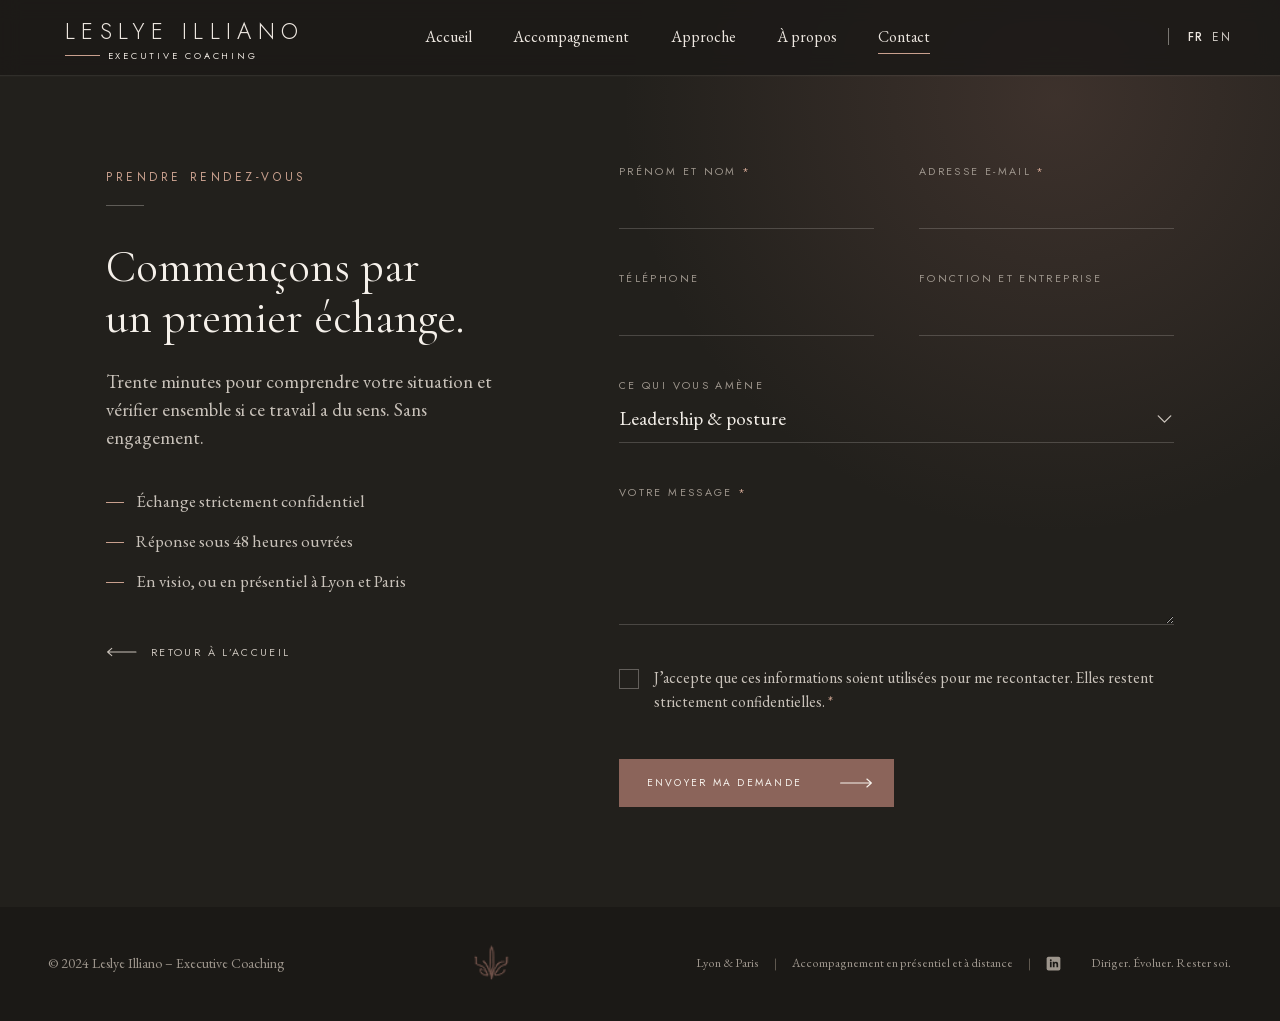
==== rendez-vous.html @ aacfaa73 "Formulaire déplacé sur une page dédiée en version sombre Co-Authored-By: Claude Opus 5 <noreply@anth" ====
<!DOCTYPE html>
<html lang="fr">
<head>
<meta charset="utf-8">
<meta name="viewport" content="width=device-width, initial-scale=1">
<title>Prendre rendez-vous – Leslye Illiano</title>
<meta name="description" content="Un premier échange de trente minutes pour comprendre votre situation et vérifier ensemble si ce travail a du sens. Sans engagement.">
<link rel="stylesheet" href="fonts.css?v=11">
<link rel="stylesheet" href="style.css?v=11">
</head>
<body class="page-rdv">

<header class="header scrolled" id="header">
  <a class="logo" href="index.html">
    <span class="logo-name">LESLYE ILLIANO</span>
    <span class="logo-sub"><i></i>EXECUTIVE COACHING</span>
  </a>
  <nav class="nav">
    <a href="index.html#accueil">Accueil</a>
    <a href="index.html#accompagnement">Accompagnement</a>
    <a href="index.html#approche">Approche</a>
    <a href="index.html#apropos">À propos</a>
    <a href="rendez-vous.html" class="active">Contact</a>
  </nav>
  <div class="lang"><span class="bar"></span><a href="#" class="on">FR</a><a href="#">EN</a></div>
</header>

<main class="rdv-page">
  <span class="rdv-glow" aria-hidden="true"></span>
  <div class="inner">

    <aside class="rdv-aside">
      <p class="section-label reveal" style="--d:.1s">PRENDRE RENDEZ-VOUS</p>
      <span class="rule rule-light reveal line" style="--d:.25s"></span>
      <h1 class="reveal" style="--d:.35s">Commençons par<br> un premier échange.</h1>
      <p class="rdv-intro reveal" style="--d:.45s">Trente minutes pour comprendre votre situation et vérifier ensemble si ce travail a du sens. Sans engagement.</p>
      <ul class="rdv-points reveal" style="--d:.55s">
        <li>Échange strictement confidentiel</li>
        <li>Réponse sous 48 heures ouvrées</li>
        <li>En visio, ou en présentiel à Lyon et Paris</li>
      </ul>
      <a class="rdv-back reveal" style="--d:.65s" href="index.html">
        <svg class="arrow arrow-back" viewBox="0 0 26 8"><path d="M26 4H1.5M5 .8 1.4 4 5 7.2"/></svg>
        Retour à l’accueil
      </a>
    </aside>

      <form class="rdv-form reveal" style="--d:.4s" novalidate>
            <div class="field-row">
              <p class="field">
                <label for="f-nom">Prénom et nom <i>*</i></label>
                <input id="f-nom" name="nom" type="text" autocomplete="name" required>
                <span class="field-error" aria-live="polite"></span>
              </p>
              <p class="field">
                <label for="f-email">Adresse e-mail <i>*</i></label>
                <input id="f-email" name="email" type="email" autocomplete="email" required>
                <span class="field-error" aria-live="polite"></span>
              </p>
            </div>

            <div class="field-row">
              <p class="field">
                <label for="f-tel">Téléphone</label>
                <input id="f-tel" name="telephone" type="tel" autocomplete="tel">
                <span class="field-error" aria-live="polite"></span>
              </p>
              <p class="field">
                <label for="f-fonction">Fonction et entreprise</label>
                <input id="f-fonction" name="fonction" type="text" autocomplete="organization-title">
                <span class="field-error" aria-live="polite"></span>
              </p>
            </div>

            <p class="field">
              <label for="f-sujet">Ce qui vous amène</label>
              <span class="select-wrap">
                <select id="f-sujet" name="sujet">
                  <option value="Leadership &amp; posture">Leadership &amp; posture</option>
                  <option value="Transitions &amp; évolution">Transitions &amp; évolution</option>
                  <option value="Décision &amp; complexité">Décision &amp; complexité</option>
                  <option value="Relations &amp; management">Relations &amp; management</option>
                  <option value="Autre sujet">Autre sujet</option>
                </select>
                <svg class="caret" viewBox="0 0 12 8" aria-hidden="true"><path d="M1 1.5 6 6.5l5-5"/></svg>
              </span>
              <span class="field-error" aria-live="polite"></span>
            </p>

            <p class="field">
              <label for="f-message">Votre message <i>*</i></label>
              <textarea id="f-message" name="message" rows="4" required></textarea>
              <span class="field-error" aria-live="polite"></span>
            </p>

            <p class="field field-consent">
              <input id="f-consent" name="consent" type="checkbox" required>
              <label for="f-consent"><span class="box"><svg viewBox="0 0 12 10" aria-hidden="true"><path d="M1 5.2 4.3 8.6 11 1.6"/></svg></span><span class="txt">J’accepte que ces informations soient utilisées pour me recontacter. Elles restent strictement confidentielles. <i>*</i></span></label>
              <span class="field-error" aria-live="polite"></span>
            </p>

            <p class="field-hp" aria-hidden="true"><label>Ne pas remplir<input type="text" name="societe_web" tabindex="-1" autocomplete="off"></label></p>

            <div class="rdv-actions">
              <button type="submit" class="btn">ENVOYER MA DEMANDE
                <svg class="arrow" viewBox="0 0 26 8"><path d="M0 4h24.5M21 .8 24.6 4 21 7.2"/></svg>
              </button>
              <p class="form-status" role="status" aria-live="polite"></p>
            </div>
          </form>

  </div>
</main>

<footer class="footer">
  <div class="inner">
    <p class="copy">© 2024 Leslye Illiano – Executive Coaching</p>
    <img class="lotus" src="assets/lotus.png" alt="">
    <p class="meta">
      <span>Lyon &amp; Paris</span><span class="sep">|</span>
      <span>Accompagnement en présentiel et à distance</span><span class="sep">|</span>
      <a href="#" class="linkedin" aria-label="LinkedIn"><svg viewBox="0 0 24 24"><rect x="1" y="1" width="22" height="22" rx="3"/><path class="in" d="M6.3 9.2h2.7v8.6H6.3zM7.65 5.2a1.55 1.55 0 1 1 0 3.1 1.55 1.55 0 0 1 0-3.1zM10.7 9.2h2.6v1.2c.4-.7 1.3-1.4 2.7-1.4 2.9 0 3.4 1.9 3.4 4.3v4.5h-2.7v-4c0-1 0-2.2-1.4-2.2s-1.6 1-1.6 2.1v4.1h-2.7z"/></svg></a>
      <span>Diriger. Évoluer. Rester soi.</span>
    </p>
  </div>
</footer>

<script src="script.js?v=11"></script>
</body>
</html>
---- fonts.css ----
@font-face { font-family: 'Cormorant Garamond'; font-style: italic; font-weight: 400; font-display: swap; src: url('assets/fonts/CormorantGaramond-400i.woff2') format('woff2'); }
@font-face { font-family: 'Cormorant Garamond'; font-style: normal; font-weight: 400; font-display: swap; src: url('assets/fonts/CormorantGaramond-400.woff2') format('woff2'); }
@font-face { font-family: 'Cormorant Garamond'; font-style: normal; font-weight: 500; font-display: swap; src: url('assets/fonts/CormorantGaramond-500.woff2') format('woff2'); }
@font-face { font-family: 'EB Garamond'; font-style: italic; font-weight: 400; font-display: swap; src: url('assets/fonts/EBGaramond-400i.woff2') format('woff2'); }
@font-face { font-family: 'EB Garamond'; font-style: normal; font-weight: 400; font-display: swap; src: url('assets/fonts/EBGaramond-400.woff2') format('woff2'); }
@font-face { font-family: 'Jost'; font-style: normal; font-weight: 300; font-display: swap; src: url('assets/fonts/Jost-300.woff2') format('woff2'); }
@font-face { font-family: 'Jost'; font-style: normal; font-weight: 400; font-display: swap; src: url('assets/fonts/Jost-400.woff2') format('woff2'); }
@font-face { font-family: 'Jost'; font-style: normal; font-weight: 500; font-display: swap; src: url('assets/fonts/Jost-500.woff2') format('woff2'); }
---- style.css ----
/* ------------------------------------------------------------------
   Leslye Illiano – Executive Coaching
   Calibrage : maquette 1024 px de large → 1rem = 10 px à 1024 px.
   Mise en page fluide : les blocs se placent en flux, le texte peut
   se réorganiser si nécessaire.
   ------------------------------------------------------------------ */
:root {
  --ink: #2b2520;
  --ink-soft: #3d3733;
  --rose: #8b645a;
  --rose-text: #89655c;
  --cream: #f3eee9;
  --bg-hauteur: #f3efea;
  --bg-offres: #eee6e0;
  --bg-dark: #22201c;
  --bg-contact: #eee8e5;
  --bg-footer: #f3eee9;
  --serif: "EB Garamond", "Cormorant Garamond", Georgia, serif;
  --display: "Cormorant Garamond", "EB Garamond", Georgia, serif;
  --sans: "Jost", "Futura", "Helvetica Neue", Arial, sans-serif;
  --ease: cubic-bezier(.2, .65, .2, 1);
  --section-h: min(100vh, 62vw);   /* hauteur "expérience" d'une section, sans vide excessif */
}

html { font-size: calc(100vw / 102.4); -webkit-text-size-adjust: 100%; scroll-behavior: smooth; }
* { box-sizing: border-box; margin: 0; padding: 0; }
body { font-family: var(--serif); color: var(--ink); background: var(--cream); -webkit-font-smoothing: antialiased; overflow-x: hidden; }
a { color: inherit; text-decoration: none; }
img { display: block; max-width: 100%; }

section, footer { position: relative; width: 100%; overflow: hidden; }
section { min-height: var(--section-h); display: flex; align-items: center; scroll-margin-top: 6rem; }
.inner { position: relative; width: 100%; }

/* ==================== apparition au scroll ==================== */
.reveal { opacity: 0; transform: translateY(2.4rem); transition: opacity 1.2s var(--ease) var(--d, 0s), transform 1.2s var(--ease) var(--d, 0s); will-change: opacity, transform; }
.reveal.in { opacity: 1; transform: none; }
.reveal.line { transform: scaleX(0); transform-origin: left center; }
.reveal.line-v { transform: scaleY(0); transform-origin: center top; }
.reveal.line.in, .reveal.line-v.in { transform: none; }
.photo-reveal img { transform: scale(1.08); transition: transform 2.2s var(--ease); }
.photo-reveal.in img { transform: scale(1); }
[data-parallax] { will-change: transform; }

/* ==================== éléments communs ==================== */
.rule { display: block; height: 0.1rem; width: 3rem; }
.rule-rose { background: var(--rose); }
.rule-dark { background: var(--ink); }
.rule-light { background: #d8d2cb; }
.rule-num { background: var(--rose); width: 1.5rem; }

.arrow { width: 2.6rem; height: 0.8rem; fill: none; stroke: currentColor; stroke-width: 0.9; stroke-linecap: round; stroke-linejoin: round; overflow: visible; transition: transform .4s var(--ease); flex: none; }

.btn {
  display: inline-flex; align-items: center; justify-content: space-between; gap: 2rem;
  background: var(--rose); color: #f4efe9;
  font-family: var(--sans); font-weight: 400; font-size: 0.82rem; letter-spacing: 0.22em; line-height: 1.2;
  padding: 0 1.6rem 0 2.2rem; height: 3.6rem; white-space: nowrap;
  transition: background .3s, opacity 1.2s var(--ease) var(--d, 0s), transform 1.2s var(--ease) var(--d, 0s);
}
.btn:hover { background: #7a564d; }
.btn:hover .arrow { transform: translateX(0.4rem); }
.btn .arrow { width: 2.7rem; }

.caps-title { font-family: var(--sans); font-weight: 400; font-size: 1.32rem; letter-spacing: 0.23em; line-height: 2.1rem; color: var(--ink); }
.section-label { font-family: var(--sans); font-weight: 400; letter-spacing: 0.3em; color: var(--ink); }

/* ==================== HEADER (fixe) ==================== */
.header { position: fixed; top: 0; left: 0; right: 0; height: 6rem; z-index: 100; transition: background-color .5s var(--ease), box-shadow .5s var(--ease); }
.header.scrolled { background-color: rgba(243, 238, 233, .94); -webkit-backdrop-filter: blur(10px); backdrop-filter: blur(10px); box-shadow: 0 0.1rem 0 rgba(43, 37, 32, .06); }
.logo { position: absolute; left: 5.2rem; top: 1.6rem; font-family: var(--sans); color: var(--ink); }
.logo-name { display: block; font-weight: 300; font-size: 1.8rem; letter-spacing: 0.28em; line-height: 1.8rem; white-space: nowrap; }
.logo-sub { display: flex; align-items: center; margin-top: 0.5rem; font-size: 0.74rem; letter-spacing: 0.3em; font-weight: 400; color: var(--ink); white-space: nowrap; }
.logo-sub i { display: inline-block; width: 2.8rem; height: 0.1rem; background: var(--rose); margin-right: 0.6rem; }
.nav { position: absolute; left: 34rem; top: 2.15rem; display: flex; gap: 3.3rem; font-size: 1.25rem; line-height: 1.6rem; color: var(--ink); }
.nav a { position: relative; white-space: nowrap; transition: color .3s; }
.nav a::after { content: ""; position: absolute; left: 0; right: 0; bottom: -0.55rem; height: 0.1rem; background: var(--rose); transform: scaleX(0); transform-origin: left center; transition: transform .45s var(--ease); }
.nav a.active::after, .nav a:hover::after { transform: scaleX(1); }
.nav a:hover { color: var(--rose); }
.lang { position: absolute; right: 3.9rem; top: 2.2rem; display: flex; align-items: center; font-family: var(--sans); font-size: 0.95rem; letter-spacing: 0.12em; color: var(--ink); }
.lang .bar { width: 0.1rem; height: 1.4rem; background: var(--ink); margin-right: 1.5rem; }
.lang a { margin-left: 0.7rem; opacity: 0.85; }
.lang a.on { margin-left: 0; font-weight: 500; opacity: 1; }

/* ==================== HERO ==================== */
.hero { height: clamp(51.3rem, 100vh, 62vw); background: #efeae6; display: block; }
.hero-bg { position: absolute; inset: 0; background: #efeae6 url("assets/hero.jpg") center bottom / 100% auto no-repeat; }
.hero .inner { position: absolute; left: 0; right: 0; bottom: 0; height: 51.3rem; }

.hero-left { position: absolute; left: 8.5rem; top: 12.7rem; width: 40rem; }
.hero-tags { font-family: var(--sans); font-weight: 400; font-size: 0.92rem; letter-spacing: 0.24em; color: var(--rose-text); white-space: nowrap; }
.hero-title { margin: 1.4rem 0 0 -0.3rem; font-family: var(--display); font-weight: 400; font-size: 6.4rem; line-height: 5.6rem; color: #1e1a17; }
.hero-title span { display: block; }
.hero-title span.rose { color: var(--rose-text); }
.hero-title em { font-style: italic; font-weight: 400; }
.hero-left .rule-rose { margin-top: 2.6rem; }
.hero-text { margin-top: 1.7rem; font-size: 1.68rem; line-height: 2.1rem; color: var(--ink-soft); max-width: 38rem; }

.vline { position: absolute; width: 0.1rem; background: rgba(255,255,255,.75); }
.vline-2 { left: 91.5rem; top: 8.5rem; height: 15.8rem; }
.hero-right { position: absolute; left: 87rem; top: 11.8rem; font-family: var(--sans); font-weight: 400; font-size: 0.88rem; letter-spacing: 0.22em; line-height: 1.86rem; color: #f3eee9; white-space: nowrap; }
.signature { position: absolute; left: 86.8rem; top: 40.5rem; width: 13.2rem; text-align: center; }
.signature img { width: 13.2rem; height: auto; }
.signature span { display: block; margin-top: 0.4rem; font-family: var(--sans); font-size: 0.72rem; letter-spacing: 0.28em; color: #2b2520; white-space: nowrap; }

/* ==================== HAUTEUR ==================== */
.hauteur { background: var(--bg-hauteur); }
.hauteur-photo { position: absolute; left: 0; top: 0; bottom: 0; width: 39.4rem; overflow: hidden; }
.hauteur-photo img { position: absolute; left: 0; top: -8%; width: 100%; height: 116%; object-fit: cover; }
.hauteur .inner { display: flex; align-items: flex-start; padding: 3.7rem 2.6rem 3.7rem 43.2rem; gap: 2rem; }
.hauteur-body { flex: 1 1 auto; max-width: 38.5rem; }
.hauteur-body .rule-dark { margin: 1.3rem 0 1.9rem; }
.hauteur-body p { font-size: 1.4rem; line-height: 1.75rem; color: var(--ink-soft); }
.hauteur-body p.last { margin-top: 1.6rem; }
.quote { position: relative; flex: 0 0 auto; margin-top: 3.6rem; padding: 0.6rem 0 0.4rem 3rem; border-left: 0.1rem solid #cfc6bd; }
.quote .qmark { display: block; font-family: var(--display); font-size: 3rem; line-height: 1; height: 1.6rem; color: var(--ink); }
.quote p { margin-top: 0.8rem; font-family: var(--display); font-style: italic; font-weight: 400; font-size: 2.05rem; line-height: 2.43rem; color: #1e1a17; }

/* ==================== OFFRES ==================== */
.offres { background: var(--bg-offres); }
.offres .inner { padding: 2.3rem 4rem 2.6rem 6rem; }
.offres .section-label { font-size: 1.19rem; }
.cols { display: grid; grid-template-columns: repeat(4, 1fr); column-gap: 3.4rem; margin-top: 2.4rem; }
.col { position: relative; padding: 1.2rem 0 0; }
.col + .col::before { content: ""; position: absolute; left: -1.7rem; top: 1.2rem; bottom: 0.2rem; width: 0.1rem; background: rgba(60,40,30,.10); transition: opacity .5s var(--ease); }
/* fond animé au survol : un calque qui déborde légèrement de la carte */
.col::after { content: ""; position: absolute; inset: -0.6rem -1.4rem -1.4rem -1.4rem; background: var(--rose); border-radius: 0.2rem; opacity: 0; transform: scaleY(.92); transform-origin: center top; transition: opacity .55s var(--ease), transform .55s var(--ease); z-index: 0; pointer-events: none; }
.col > * { position: relative; z-index: 1; transition: color .5s var(--ease), background-color .5s var(--ease); }
.col:hover::after, .col:focus-within::after { opacity: 1; transform: scaleY(1); }
.col:hover + .col::before, .col:hover::before { opacity: 0; }
.col:hover .num, .col:hover h3, .col:hover p { color: #f6f0ea; }
.col:hover .rule-num { background: rgba(246,240,234,.7); }
.num { display: block; font-family: var(--display); font-weight: 400; font-size: 2.6rem; line-height: 2.6rem; letter-spacing: 0.04em; color: var(--rose-text); font-variant-numeric: lining-nums; }
.col .rule-num { margin: 0.9rem 0 1.9rem; }
.col h3 { font-family: var(--sans); font-weight: 400; font-size: 1.2rem; letter-spacing: 0.22em; line-height: 1.9rem; color: var(--ink); }
.col p { margin-top: 1.3rem; padding-bottom: 0.4rem; font-size: 1.48rem; line-height: 1.7rem; color: var(--ink-soft); }

/* ==================== CONVICTION ==================== */
.conviction { background: var(--bg-dark); color: var(--cream); }
.conviction-photo { position: absolute; left: 43rem; top: 0; bottom: 0; right: 0; overflow: hidden; }
.conviction-photo img { position: absolute; left: 0; top: -8%; width: 100%; height: 116%; object-fit: cover; object-position: left center; }
.conviction-photo::after { content: ""; position: absolute; inset: 0 auto 0 0; width: 12rem; background: linear-gradient(90deg, var(--bg-dark) 0%, rgba(34,32,28,0) 100%); }
.conviction .inner { padding: 2.6rem 0 2.6rem 6rem; }
.conviction-body { max-width: 40rem; }
.conviction .section-label { font-size: 0.95rem; letter-spacing: 0.3em; color: #e6e0d9; }
.conviction .rule-light { margin: 1.6rem 0 2.5rem; }
.conviction h2 { font-family: var(--display); font-weight: 400; font-size: 3.1rem; line-height: 3.7rem; color: #f3eee9; }
.conviction .text { margin-top: 1.4rem; font-size: 1.58rem; line-height: 2.05rem; color: #ddd7d0; }
.conviction .rule-bottom { margin: 2.2rem 0 1.8rem; }
.conviction .claim { margin-left: 6.2rem; font-family: var(--sans); font-size: 0.88rem; letter-spacing: 0.27em; color: #e6e0d9; white-space: nowrap; }

/* ==================== CONTACT ==================== */
.contact { background: var(--bg-contact); min-height: min(45vh, 30vw); }
.contact .inner { display: flex; align-items: flex-start; gap: 2.4rem; padding: 3rem 3.9rem 3rem 8.5rem; }
.contact-left { flex: 0 0 auto; }
.contact-left .rule-dark { margin-top: 2.4rem; }
.contact-text { flex: 1 1 auto; margin-top: 0.2rem; font-size: 1.33rem; line-height: 2rem; color: var(--ink-soft); }
.btn-contact { flex: 0 0 auto; margin-top: 0.6rem; min-width: 20.7rem; height: 3.8rem; }

/* ==================== FOOTER ==================== */
.footer { background: var(--bg-footer); }
.footer .inner { display: flex; align-items: center; justify-content: space-between; gap: 3rem; padding: 2.5rem 3.9rem 2.6rem 3.8rem; }
.copy { font-size: 1.13rem; color: #4f4a45; white-space: nowrap; }
.lotus { width: 4.4rem; height: auto; margin-top: -1.2rem; }
.meta { display: flex; align-items: center; font-size: 0.98rem; color: #4f4a45; white-space: nowrap; }
.meta .sep { margin: 0 1.2rem; color: #8a837c; }
.linkedin { display: inline-flex; margin-right: 2.4rem; }
.linkedin svg { width: 1.2rem; height: 1.2rem; fill: #4f4a45; }
.linkedin svg .in { fill: var(--bg-footer); }

/* ==================== MOBILE (< 760 px) ==================== */
@media (max-width: 760px) {
  html { font-size: 10px; }
  section { min-height: 0; display: block; }
  .header { height: 5.6rem; background-color: rgba(243,238,233,.94); }
  .logo { left: 2rem; top: 1.4rem; }
  .nav, .lang { display: none; }
  .hero { height: auto; padding: 0; display: flex; flex-direction: column-reverse; align-items: stretch; }
  .hero-bg { position: relative; inset: auto; height: 105vw; background-size: auto 150%; background-position: 62% 100%; }
  .hero .inner { position: relative; height: auto; padding: 8rem 2.4rem 3.6rem; }
  .hero-left { position: relative; left: 0; top: 0; width: auto; }
  .hero-tags { white-space: normal; }
  .hero-title { font-size: 4.6rem; line-height: 4.4rem; }
  .hero-text { font-size: 1.6rem; line-height: 2.2rem; }
  .hero-text br, .hauteur-body p br, .conviction .text br, .contact-text br, .col p br { display: none; }
  .vline, .hero-right, .signature { display: none; }
  .hauteur-photo { position: relative; width: 100%; height: 26rem; }
  .hauteur .inner { flex-direction: column; padding: 3.2rem 2.4rem 4rem; }
  .hauteur-body { max-width: none; }
  .quote { margin-top: 1rem; }
  .offres .inner { padding: 4rem 2.4rem; }
  .cols { grid-template-columns: 1fr; row-gap: 3rem; }
  .col + .col::before { display: none; }
  .col::after { inset: -1.2rem -1.6rem -1.6rem -1.6rem; }
  .conviction-photo { position: relative; left: 0; height: 26rem; }
  .conviction-photo::after { display: none; }
  .conviction .inner { padding: 3.2rem 2.4rem 4rem; }
  .conviction-body { max-width: none; }
  .conviction h2 { font-size: 3rem; line-height: 3.5rem; }
  .conviction .claim { margin-left: 0; white-space: normal; }
  .contact .inner { flex-direction: column; gap: 2rem; padding: 4rem 2.4rem; }
  .btn-contact { min-width: 0; height: 4rem; }
  .footer .inner { flex-direction: column; text-align: center; gap: 1.6rem; padding: 2.4rem; }
  .lotus { margin: 0; }
  .meta { flex-wrap: wrap; justify-content: center; white-space: normal; }
}

/* ==================== mode calibrage (dev, ?calib) ==================== */
.calib section { min-height: 0; }
.calib .hero { height: 51.3rem; }
.calib .contact { min-height: 0; }

/* ==================================================================
   PAGE RENDEZ-VOUS (rendez-vous.html) — version sombre
   ================================================================== */
.page-rdv {
  --ink: #ece6df;
  --ink-soft: #c9c2ba;
  --rose-clair: #c9a08e;
  background: var(--bg-dark);
  color: var(--ink);
}

/* --- en-tête sur fond sombre --- */
.page-rdv .header,
.page-rdv .header.scrolled { background-color: rgba(28,26,23,.88); box-shadow: 0 0.1rem 0 rgba(236,230,223,.07); }
.page-rdv .logo, .page-rdv .nav, .page-rdv .lang { color: var(--ink); }
.page-rdv .logo-sub i { background: var(--rose-clair); }
.page-rdv .nav a::after { background: var(--rose-clair); }
.page-rdv .nav a:hover { color: var(--rose-clair); }
.page-rdv .lang .bar { background: rgba(236,230,223,.45); }

/* --- corps de la page --- */
.rdv-page { position: relative; min-height: 100vh; padding: 13rem 8.5rem 8rem; overflow: hidden; }
.rdv-glow { position: absolute; top: -28rem; right: -18rem; width: 72rem; height: 72rem; border-radius: 50%; background: radial-gradient(circle, rgba(139,100,90,.26) 0%, rgba(139,100,90,0) 68%); pointer-events: none; }
.rdv-page .inner { display: flex; align-items: flex-start; gap: 8rem; }

/* --- colonne de gauche --- */
.rdv-aside { flex: 0 0 33rem; padding-top: 0.4rem; }
.rdv-aside .section-label { display: block; font-size: 0.95rem; color: var(--rose-clair); }
.rdv-aside .rule-light { background: rgba(236,230,223,.3); margin: 1.6rem 0 2.8rem; }
.rdv-aside h1 { font-family: var(--display); font-weight: 400; font-size: 3.6rem; line-height: 4.1rem; color: #f5f0ea; }
.rdv-intro { margin-top: 2rem; font-size: 1.5rem; line-height: 2.25rem; color: var(--ink-soft); }
.rdv-points { list-style: none; margin-top: 3rem; }
.rdv-points li { position: relative; padding-left: 2.4rem; font-size: 1.36rem; line-height: 1.9rem; color: var(--ink-soft); }
.rdv-points li + li { margin-top: 1.3rem; }
.rdv-points li::before { content: ""; position: absolute; left: 0; top: 0.95rem; width: 1.4rem; height: 0.1rem; background: var(--rose-clair); }
.rdv-back { display: inline-flex; align-items: center; gap: 1.2rem; margin-top: 4rem; font-family: var(--sans); font-size: 0.86rem; letter-spacing: 0.22em; text-transform: uppercase; color: var(--ink-soft); transition: color .35s var(--ease); }
.rdv-back:hover { color: var(--rose-clair); }
.rdv-back .arrow-back { width: 2.4rem; }
.rdv-back:hover .arrow-back { transform: translateX(-0.4rem); }

/* --- formulaire --- */
.rdv-form { flex: 1 1 auto; min-width: 0; }
.field-row { display: grid; grid-template-columns: 1fr 1fr; gap: 0 3.6rem; }
.field { position: relative; margin-bottom: 3.3rem; }
.field label { display: block; font-family: var(--sans); font-weight: 400; font-size: 0.86rem; letter-spacing: 0.22em; text-transform: uppercase; color: #9d958c; transition: color .4s var(--ease); }
.field label i { font-style: normal; color: var(--rose-clair); }

.field input[type="text"], .field input[type="email"], .field input[type="tel"], .field select, .field textarea {
  display: block; width: 100%; margin-top: 1rem; padding: 0 0 0.9rem;
  font-family: var(--serif); font-size: 1.55rem; line-height: 2rem; color: #f2ede7;
  background: transparent; border: 0; border-bottom: 0.1rem solid rgba(236,230,223,.2);
  border-radius: 0; -webkit-appearance: none; appearance: none;
  transition: border-color .45s var(--ease);
}
.field textarea { resize: vertical; min-height: 7rem; }
.field input:focus, .field select:focus, .field textarea:focus { outline: none; border-bottom-color: rgba(236,230,223,.34); }
.field select option { background: #22201c; color: #f2ede7; }

/* trait qui se déploie au focus */
.field::after { content: ""; position: absolute; left: 0; right: 0; bottom: 0; height: 0.1rem; background: var(--rose-clair); transform: scaleX(0); transform-origin: left center; transition: transform .5s var(--ease); }
.field:focus-within::after { transform: scaleX(1); }
.field:focus-within label { color: var(--rose-clair); }

/* menu déroulant */
.select-wrap { position: relative; display: block; }
.select-wrap select { cursor: pointer; padding-right: 3rem; }
.select-wrap .caret { position: absolute; right: 0.2rem; bottom: 1.5rem; width: 1.2rem; height: 0.8rem; fill: none; stroke: #c9c2ba; stroke-width: 1.1; stroke-linecap: round; stroke-linejoin: round; pointer-events: none; transition: stroke .4s var(--ease); }
.select-wrap:focus-within .caret { stroke: var(--rose-clair); }

/* case à cocher */
.field-consent { display: flex; align-items: flex-start; margin-top: 0.8rem; }
.field-consent::after { display: none; }
.field-consent input { position: absolute; opacity: 0; width: 1.6rem; height: 1.6rem; margin: 0; cursor: pointer; }
.field-consent label { display: flex; align-items: flex-start; gap: 1.2rem; max-width: 46rem; font-family: var(--serif); font-size: 1.25rem; line-height: 1.9rem; letter-spacing: 0; text-transform: none; color: var(--ink-soft); cursor: pointer; }
.field-consent .box { flex: none; position: relative; width: 1.6rem; height: 1.6rem; margin-top: 0.2rem; border: 0.1rem solid rgba(236,230,223,.32); transition: background-color .35s var(--ease), border-color .35s var(--ease); }
.field-consent .box svg { position: absolute; inset: 0; margin: auto; width: 1rem; height: 0.85rem; fill: none; stroke: #22201c; stroke-width: 1.8; stroke-linecap: round; stroke-linejoin: round; stroke-dasharray: 16; stroke-dashoffset: 16; transition: stroke-dashoffset .4s var(--ease); }
.field-consent input:checked + label .box { background: var(--rose-clair); border-color: var(--rose-clair); }
.field-consent input:checked + label .box svg { stroke-dashoffset: 0; }
.field-consent input:focus-visible + label .box { box-shadow: 0 0 0 0.3rem rgba(201,160,142,.22); }

/* erreurs */
.field-error { position: absolute; left: 0; top: 100%; display: block; margin-top: 0.7rem; font-family: var(--sans); font-size: 0.92rem; letter-spacing: 0.06em; color: #d9927f; opacity: 0; transform: translateY(-0.3rem); transition: opacity .35s var(--ease), transform .35s var(--ease); }
.field.invalid .field-error { opacity: 1; transform: none; }
.field.invalid input, .field.invalid textarea, .field.invalid select { border-bottom-color: #d9927f; }
.field.invalid .box { border-color: #d9927f; }

/* pot de miel anti-spam */
.field-hp { position: absolute; left: -9999px; width: 1px; height: 1px; overflow: hidden; }

/* envoi */
.rdv-actions { display: flex; align-items: center; gap: 2.4rem; margin-top: 3.6rem; flex-wrap: wrap; }
.rdv-form .btn { border: 0; cursor: pointer; font-family: var(--sans); min-width: 22rem; height: 3.9rem; background: var(--rose); color: #f7f2ec; }
.rdv-form .btn:hover { background: var(--rose-clair); color: #22201c; }
.rdv-form .btn[disabled] { opacity: .5; cursor: default; }
.form-status { font-size: 1.28rem; line-height: 1.8rem; color: var(--ink-soft); opacity: 0; transform: translateY(0.4rem); transition: opacity .45s var(--ease), transform .45s var(--ease); }
.form-status.show { opacity: 1; transform: none; }
.form-status.error { color: #d9927f; }

/* pied de page sombre */
.page-rdv .footer { background: #1b1916; }
.page-rdv .copy, .page-rdv .meta { color: #9d958c; }
.page-rdv .meta .sep { color: #5f584f; }
.page-rdv .linkedin svg { fill: #9d958c; }
.page-rdv .linkedin svg .in { fill: #1b1916; }
.page-rdv .lotus { opacity: .75; }

@media (max-width: 1100px) {
  .rdv-page { padding: 11rem 5rem 6rem; }
  .rdv-page .inner { gap: 4.6rem; }
  .rdv-aside { flex-basis: 28rem; }
}
@media (max-width: 760px) {
  .rdv-page { padding: 9rem 2.4rem 5rem; }
  .rdv-page .inner { flex-direction: column; gap: 4rem; }
  .rdv-aside { flex: none; width: 100%; }
  .rdv-aside h1 { font-size: 3rem; line-height: 3.5rem; }
  .rdv-aside h1 br, .rdv-intro br { display: none; }
  .rdv-back { margin-top: 3rem; }
  .rdv-glow { top: -30rem; right: -30rem; }
  .field-row { grid-template-columns: 1fr; gap: 0; }
  .rdv-form .btn { width: 100%; min-width: 0; height: 4.4rem; }
  .rdv-actions { gap: 1.6rem; }
}
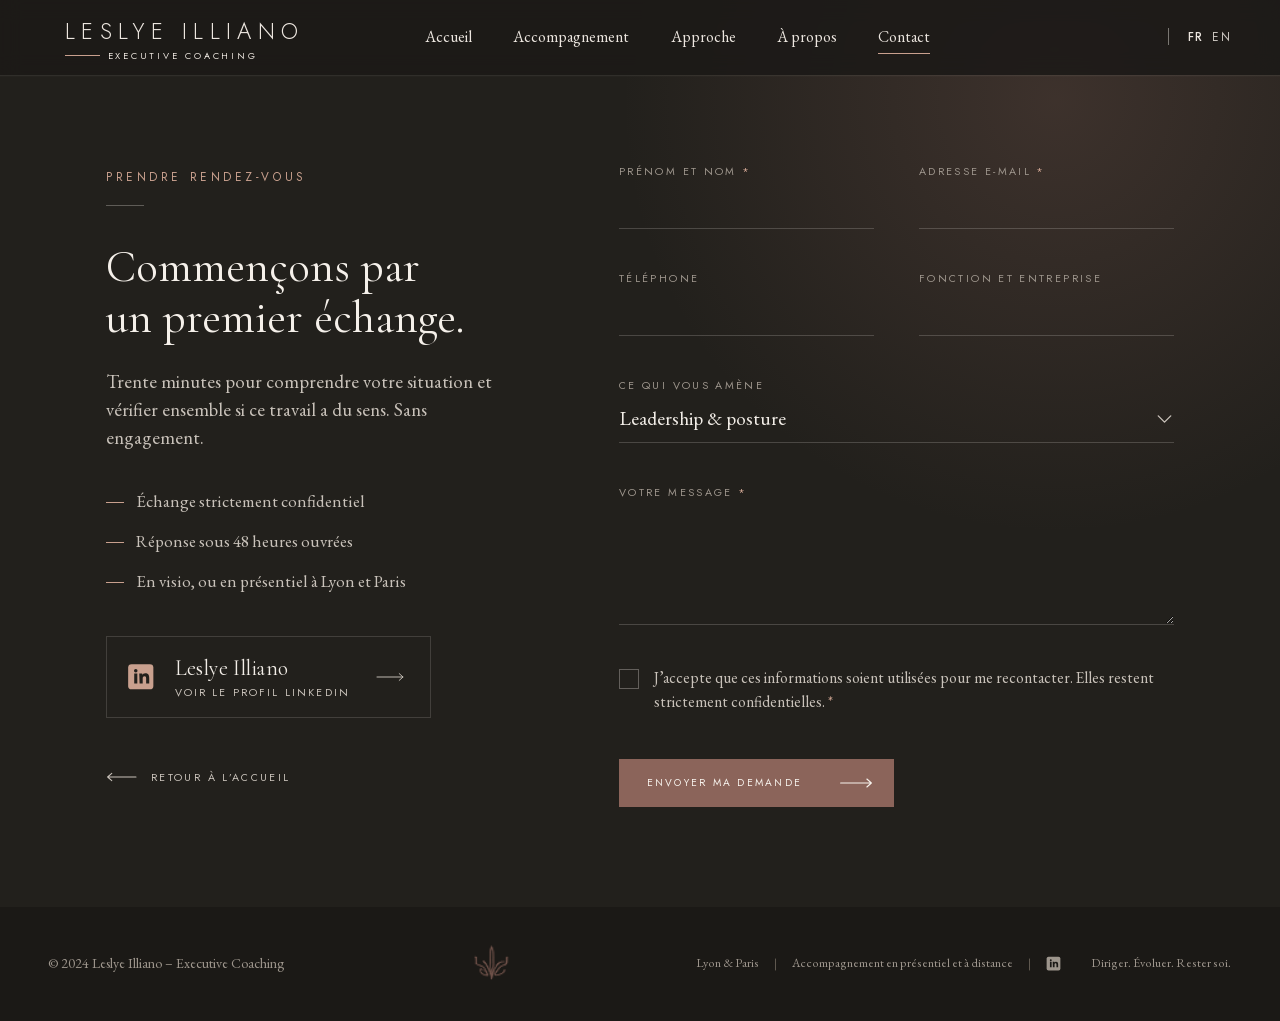
==== commit 676f3620: "Profil LinkedIn mis en avant sur la page rendez-vous et relié dans le pied de page Co-Authored-By: C" ====
--- a/rendez-vous.html
+++ b/rendez-vous.html
@@ -5,8 +5,8 @@
 <meta name="viewport" content="width=device-width, initial-scale=1">
 <title>Prendre rendez-vous – Leslye Illiano</title>
 <meta name="description" content="Un premier échange de trente minutes pour comprendre votre situation et vérifier ensemble si ce travail a du sens. Sans engagement.">
-<link rel="stylesheet" href="fonts.css?v=11">
-<link rel="stylesheet" href="style.css?v=11">
+<link rel="stylesheet" href="fonts.css?v=12">
+<link rel="stylesheet" href="style.css?v=12">
 </head>
 <body class="page-rdv">
 
@@ -39,7 +39,13 @@
         <li>Réponse sous 48 heures ouvrées</li>
         <li>En visio, ou en présentiel à Lyon et Paris</li>
       </ul>
-      <a class="rdv-back reveal" style="--d:.65s" href="index.html">
+      <a class="rdv-linkedin reveal" style="--d:.65s" href="https://www.linkedin.com/in/leslye-illiano1234/" target="_blank" rel="noopener">
+        <span class="li-icon"><svg viewBox="0 0 24 24" aria-hidden="true"><rect x="1" y="1" width="22" height="22" rx="3"/><path class="in" d="M6.3 9.2h2.7v8.6H6.3zM7.65 5.2a1.55 1.55 0 1 1 0 3.1 1.55 1.55 0 0 1 0-3.1zM10.7 9.2h2.6v1.2c.4-.7 1.3-1.4 2.7-1.4 2.9 0 3.4 1.9 3.4 4.3v4.5h-2.7v-4c0-1 0-2.2-1.4-2.2s-1.6 1-1.6 2.1v4.1h-2.7z"/></svg></span>
+        <span class="li-text"><b>Leslye Illiano</b>Voir le profil LinkedIn</span>
+        <svg class="arrow li-arrow" viewBox="0 0 26 8"><path d="M0 4h24.5M21 .8 24.6 4 21 7.2"/></svg>
+      </a>
+
+      <a class="rdv-back reveal" style="--d:.8s" href="index.html">
         <svg class="arrow arrow-back" viewBox="0 0 26 8"><path d="M26 4H1.5M5 .8 1.4 4 5 7.2"/></svg>
         Retour à l’accueil
       </a>
@@ -119,12 +125,12 @@
     <p class="meta">
       <span>Lyon &amp; Paris</span><span class="sep">|</span>
       <span>Accompagnement en présentiel et à distance</span><span class="sep">|</span>
-      <a href="#" class="linkedin" aria-label="LinkedIn"><svg viewBox="0 0 24 24"><rect x="1" y="1" width="22" height="22" rx="3"/><path class="in" d="M6.3 9.2h2.7v8.6H6.3zM7.65 5.2a1.55 1.55 0 1 1 0 3.1 1.55 1.55 0 0 1 0-3.1zM10.7 9.2h2.6v1.2c.4-.7 1.3-1.4 2.7-1.4 2.9 0 3.4 1.9 3.4 4.3v4.5h-2.7v-4c0-1 0-2.2-1.4-2.2s-1.6 1-1.6 2.1v4.1h-2.7z"/></svg></a>
+      <a href="https://www.linkedin.com/in/leslye-illiano1234/" class="linkedin" target="_blank" rel="noopener" aria-label="Profil LinkedIn de Leslye Illiano"><svg viewBox="0 0 24 24"><rect x="1" y="1" width="22" height="22" rx="3"/><path class="in" d="M6.3 9.2h2.7v8.6H6.3zM7.65 5.2a1.55 1.55 0 1 1 0 3.1 1.55 1.55 0 0 1 0-3.1zM10.7 9.2h2.6v1.2c.4-.7 1.3-1.4 2.7-1.4 2.9 0 3.4 1.9 3.4 4.3v4.5h-2.7v-4c0-1 0-2.2-1.4-2.2s-1.6 1-1.6 2.1v4.1h-2.7z"/></svg></a>
       <span>Diriger. Évoluer. Rester soi.</span>
     </p>
   </div>
 </footer>
 
-<script src="script.js?v=11"></script>
+<script src="script.js?v=12"></script>
 </body>
 </html>
--- a/style.css
+++ b/style.css
@@ -333,3 +333,30 @@
   .rdv-form .btn { width: 100%; min-width: 0; height: 4.4rem; }
   .rdv-actions { gap: 1.6rem; }
 }
+
+/* --- mise en avant du profil LinkedIn (page rendez-vous) --- */
+.rdv-linkedin {
+  display: inline-flex; align-items: center; gap: 1.6rem;
+  margin-top: 3.4rem; padding: 1.4rem 2rem 1.4rem 1.6rem;
+  border: 0.1rem solid rgba(236,230,223,.16);
+  color: var(--ink-soft);
+  transition: border-color .4s var(--ease), background-color .4s var(--ease), color .4s var(--ease);
+}
+.rdv-linkedin:hover { border-color: rgba(201,160,142,.55); background: rgba(201,160,142,.08); color: #f2ede7; }
+.rdv-linkedin .li-icon { flex: none; display: inline-flex; }
+.rdv-linkedin .li-icon svg { width: 2.2rem; height: 2.2rem; fill: var(--rose-clair); transition: fill .4s var(--ease); }
+.rdv-linkedin .li-icon svg .in { fill: var(--bg-dark); }
+.rdv-linkedin:hover .li-icon svg { fill: #e0b7a5; }
+.rdv-linkedin .li-text { display: flex; flex-direction: column; gap: 0.3rem; font-family: var(--sans); font-size: 0.86rem; letter-spacing: 0.2em; text-transform: uppercase; line-height: 1.3; }
+.rdv-linkedin .li-text b { font-family: var(--display); font-weight: 400; font-size: 1.7rem; letter-spacing: 0.02em; text-transform: none; color: #f2ede7; }
+.rdv-linkedin .li-arrow { width: 2.2rem; margin-left: 0.6rem; }
+.rdv-linkedin:hover .li-arrow { transform: translateX(0.4rem); }
+
+/* --- icône LinkedIn du pied de page --- */
+.linkedin svg { transition: fill .35s var(--ease), transform .35s var(--ease); }
+.linkedin:hover svg { fill: var(--rose); transform: translateY(-0.15rem); }
+.page-rdv .linkedin:hover svg { fill: var(--rose-clair); }
+
+@media (max-width: 760px) {
+  .rdv-linkedin { width: 100%; margin-top: 2.8rem; }
+}
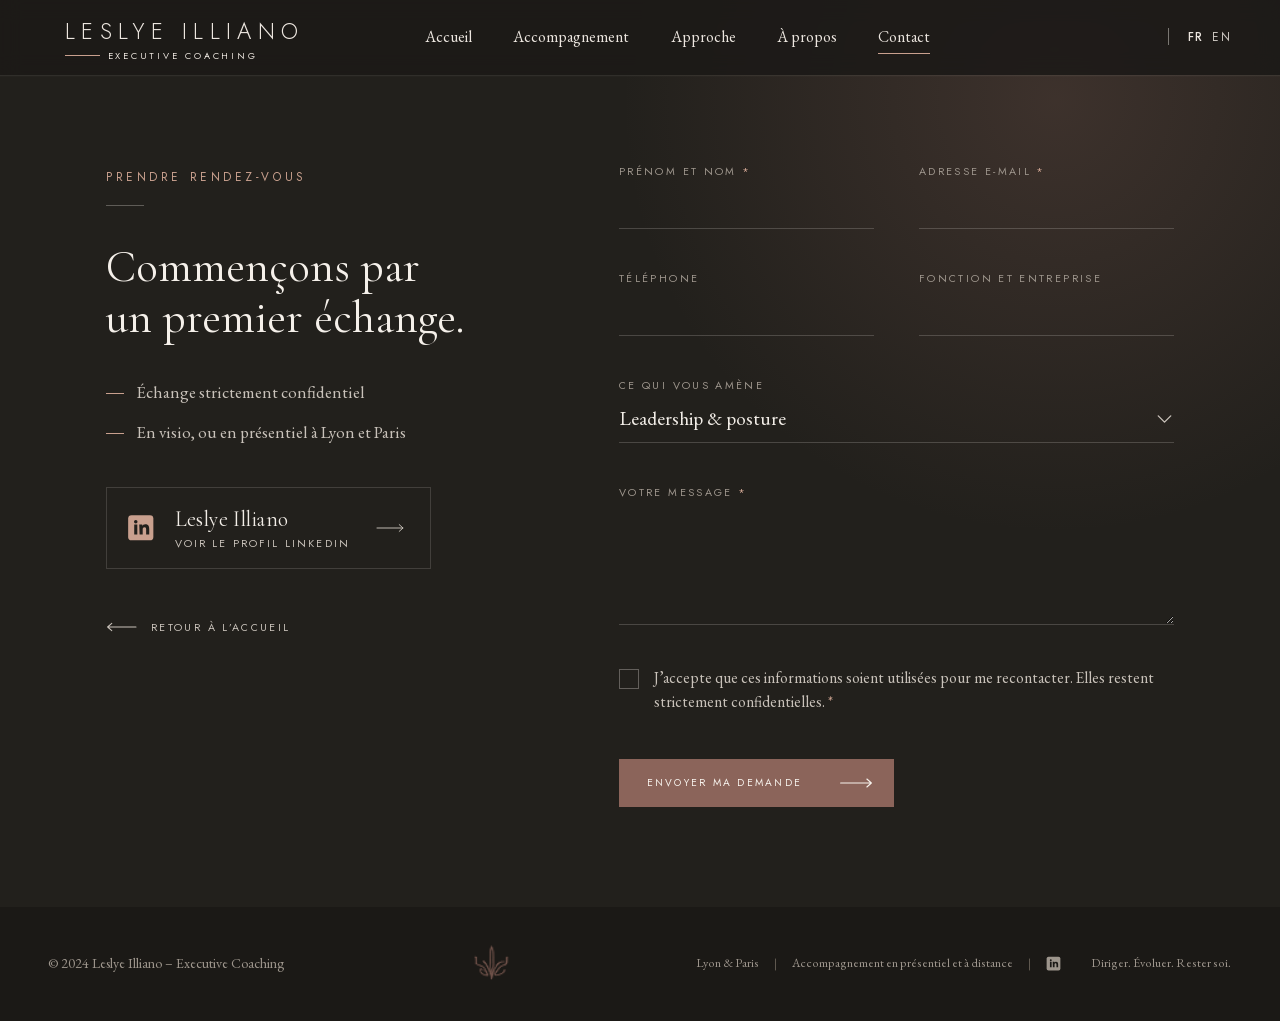
==== commit 9c1503a8: "Nettoyage de la page rendez-vous, LinkedIn dans le hero, fiabilisation des apparitions Co-Authored-B" ====
--- a/rendez-vous.html
+++ b/rendez-vous.html
@@ -5,8 +5,8 @@
 <meta name="viewport" content="width=device-width, initial-scale=1">
 <title>Prendre rendez-vous – Leslye Illiano</title>
 <meta name="description" content="Un premier échange de trente minutes pour comprendre votre situation et vérifier ensemble si ce travail a du sens. Sans engagement.">
-<link rel="stylesheet" href="fonts.css?v=12">
-<link rel="stylesheet" href="style.css?v=12">
+<link rel="stylesheet" href="fonts.css?v=14">
+<link rel="stylesheet" href="style.css?v=14">
 </head>
 <body class="page-rdv">
 
@@ -33,10 +33,8 @@
       <p class="section-label reveal" style="--d:.1s">PRENDRE RENDEZ-VOUS</p>
       <span class="rule rule-light reveal line" style="--d:.25s"></span>
       <h1 class="reveal" style="--d:.35s">Commençons par<br> un premier échange.</h1>
-      <p class="rdv-intro reveal" style="--d:.45s">Trente minutes pour comprendre votre situation et vérifier ensemble si ce travail a du sens. Sans engagement.</p>
       <ul class="rdv-points reveal" style="--d:.55s">
         <li>Échange strictement confidentiel</li>
-        <li>Réponse sous 48 heures ouvrées</li>
         <li>En visio, ou en présentiel à Lyon et Paris</li>
       </ul>
       <a class="rdv-linkedin reveal" style="--d:.65s" href="https://www.linkedin.com/in/leslye-illiano1234/" target="_blank" rel="noopener">
@@ -131,6 +129,6 @@
   </div>
 </footer>
 
-<script src="script.js?v=12"></script>
+<script src="script.js?v=14"></script>
 </body>
 </html>
--- a/style.css
+++ b/style.css
@@ -360,3 +360,22 @@
 @media (max-width: 760px) {
   .rdv-linkedin { width: 100%; margin-top: 2.8rem; }
 }
+
+/* --- LinkedIn dans la première section (accueil) --- */
+.hero-linkedin {
+  display: inline-flex; align-items: center; gap: 1.4rem; margin-top: 3.6rem;
+  font-family: var(--sans); font-weight: 400; font-size: 0.86rem; letter-spacing: 0.22em;
+  text-transform: uppercase; color: var(--ink); white-space: nowrap;
+  transition: color .4s var(--ease);
+}
+.hero-linkedin .li-badge { flex: none; display: inline-flex; }
+.hero-linkedin .li-badge svg { width: 2.1rem; height: 2.1rem; fill: var(--rose); transition: fill .4s var(--ease); }
+.hero-linkedin .li-badge svg .in { fill: #efeae6; }
+.hero-linkedin .arrow { width: 2.2rem; }
+.hero-linkedin:hover { color: var(--rose); }
+.hero-linkedin:hover .li-badge svg { fill: #7a564d; }
+.hero-linkedin:hover .arrow { transform: translateX(0.4rem); }
+
+@media (max-width: 760px) {
+  .hero-linkedin { margin-top: 2.8rem; white-space: normal; font-size: 0.9rem; }
+}
